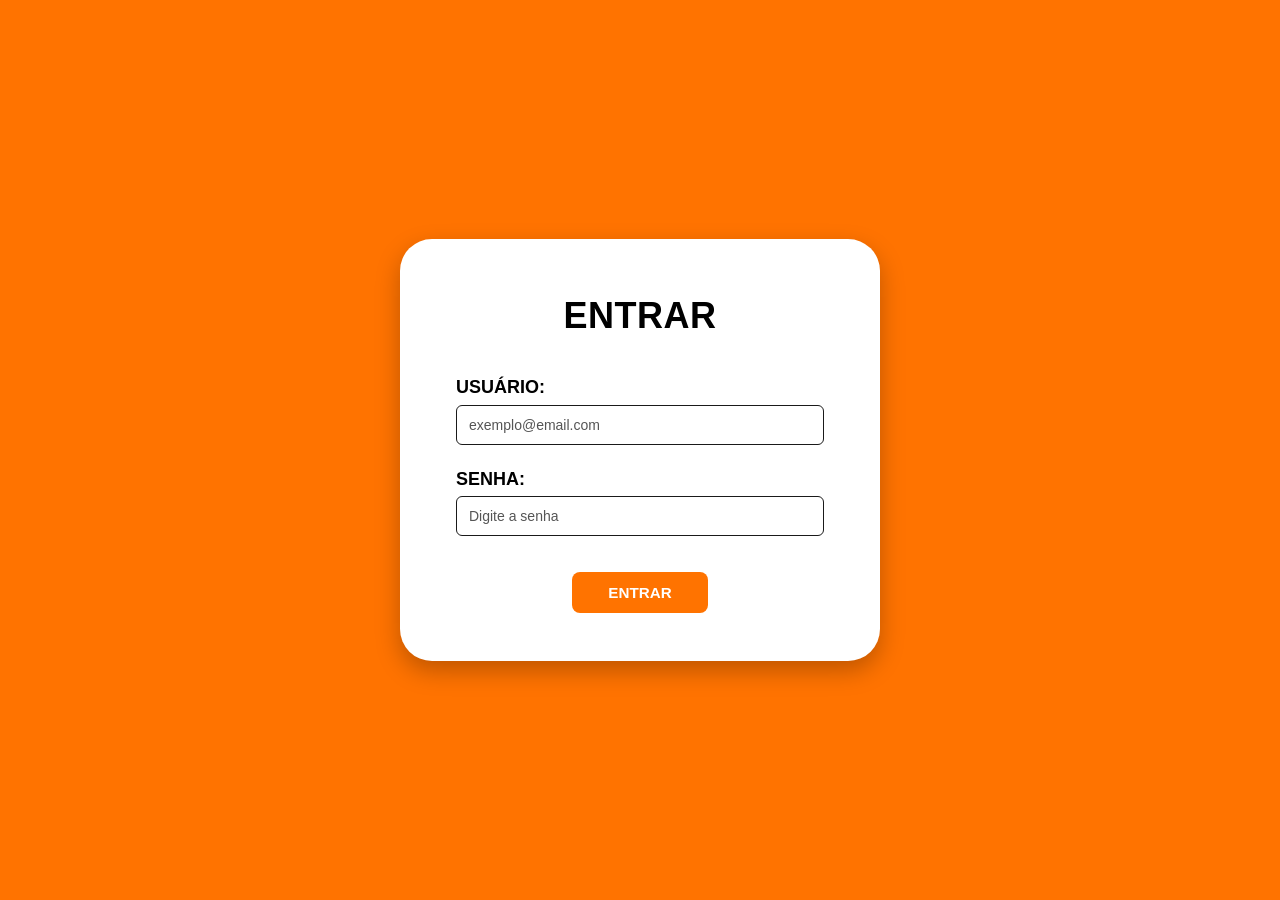
==== 403-Forbidden.html @ 12b35717 "Implementando interfaces da API de autenticação" ====
<!DOCTYPE html>
<html lang="pt-BR">
<head>
    <meta charset="UTF-8">
    <meta name="viewport" content="width=device-width, initial-scale=1.0">
    <title>Acesso Negado - Acrillservice</title>
    <link rel="stylesheet" href="./assets/css/sysadmin.css">
    <link rel="stylesheet" href="https://cdnjs.cloudflare.com/ajax/libs/font-awesome/6.5.1/css/all.min.css">
</head>
<body style="display: none;">
    <div class="app-container">
        <aside class="sidebar">
            <div class="sidebar-logo">
                <img src="./assets/img/logo.png" alt="Acrillservice" onerror="this.style.display='none'">
                <span class="logo-text">ACRILLSERVICE</span>
            </div>

            <nav class="sidebar-nav">
                <a href="http://localhost:8085/" class="nav-item">
                    <i class="fa-solid fa-house"></i> INÍCIO
                </a>
                <a href="http://localhost:8085/produtos" class="nav-item">
                    <i class="fa-solid fa-box"></i> PRODUTO
                </a>
                <a href="http://localhost:8085/vendas" class="nav-item">
                    <i class="fa-solid fa-cart-shopping"></i> VENDAS
                </a>
                <a href="http://localhost:8085/orcamentos" class="nav-item">
                    <i class="fa-solid fa-file-lines"></i> ORÇAMENTOS
                </a>
                <a href="http://localhost:8085/clientes" class="nav-item">
                    <i class="fa-solid fa-users"></i> CLIENTES
                </a>
                <a href="http://localhost:8085/avaliacoes" class="nav-item">
                    <i class="fa-solid fa-star"></i> AVALIAÇÕES
                </a>
                <a href="./index.html" class="nav-item" id="menu-sysadmin">
                    <i class="fa-solid fa-shield-halved"></i> SYSADMIN
                </a>
            </nav>

            <div class="sidebar-footer">
                <div id="user-logged-email" class="user-logged-info"></div>
                <button type="button" id="btn-logout" class="nav-item logout-btn">
                    <i class="fa-solid fa-right-from-bracket"></i> SAIR
                </button>
            </div>
        </aside>

        <main class="main-content">
            <header class="page-header">
                <h1>ACESSO RESTRITO</h1>
            </header>

            <section class="forbidden-container">
                <div class="forbidden-icon">
                    <i class="fa-solid fa-lock"></i>
                </div>
                <span class="forbidden-code">403</span>
                <h2 class="forbidden-title">Você não tem autorização para acessar esta tela</h2>
                <p class="forbidden-text">
                    Seu perfil de usuário não possui permissão para visualizar este módulo ou executar esta operação.
                    Utilize o menu lateral para navegar para uma área liberada ao seu perfil.
                </p>

                <div class="forbidden-actions">
                    <button type="button" id="btn-voltar" class="btn-secondary">VOLTAR</button>
                    <a href="http://localhost:8085/" class="btn-primary btn-link">
                        IR PARA O INÍCIO
                    </a>
                </div>
            </section>
        </main>
    </div>

    <script type="module" src="./assets/js/forbidden/main.js"></script>
</body>
</html>
---- assets/css/sysadmin.css ----
:root {
    --bg-main: #FFFFFF;
    --bg-sidebar: #FFFFFF;
    --bg-table-row-alt: #F8F9FA;
    --bg-table-row-hover: #F1F3F5;
    --bg-modal-overlay: rgba(13, 27, 42, 0.55);

    --brand-orange: #FF7300;
    --brand-orange-hover: #E06300;
    --brand-navy: #0D1B2A;
    --brand-navy-muted: #1E293B;

    --text-primary: #1A1A1A;
    --text-secondary: #555555;
    --text-muted: #888888;
    --text-inverse: #FFFFFF;

    --border-light: #E5E7EB;
    --border-input: #333333;
    --shadow-sidebar: 2px 0px 10px rgba(0, 0, 0, 0.06);
    --shadow-modal: 0px 15px 35px rgba(0, 0, 0, 0.25);

    --badge-active-bg: #2ECC71;
    --badge-inactive-bg: #D92626;
    --badge-role-bg: #EEF2F6;
    --badge-role-text: #0D1B2A;

    --btn-disabled-bg: #E0E0E0;
    --btn-disabled-text: #9E9E9E;
    --btn-edit-bg: #0D1B2A;
    --btn-edit-hover: #1B334D;
    --alert-error-bg: #FFEBEB;
    --alert-error-border: #FF4D4D;
    --alert-error-text: #D32F2F;
    --alert-success-bg: #E8F8F0;
    --alert-success-border: #2ECC71;
    --alert-success-text: #1E8449;

    --font-family: 'Inter', -apple-system, BlinkMacSystemFont, 'Segoe UI', Roboto, Helvetica, Arial, sans-serif;
    --font-size-title: 2.25rem;    
    --font-size-modal-title: 1.35rem;
    --font-size-nav: 0.85rem;      
    --font-size-th: 0.75rem;        
    --font-size-td: 0.875rem;       
    --font-size-btn: 0.78rem;       
    --font-size-badge: 0.7rem;     

    --sidebar-width: 220px;
    --radius-sm: 6px;
    --radius-md: 8px;
    --radius-lg: 14px;
    --radius-pill: 20px;
}

* {
    margin: 0;
    padding: 0;
    box-sizing: border-box;
    font-family: var(--font-family);
}

body {
    background-color: var(--bg-main);
    color: var(--text-primary);
    min-height: 100vh;
}

.app-container {
    display: flex;
    min-height: 100vh;
}

.sidebar {
    width: var(--sidebar-width);
    background-color: var(--bg-sidebar);
    box-shadow: var(--shadow-sidebar);
    display: flex;
    flex-direction: column;
    position: fixed;
    top: 0;
    left: 0;
    bottom: 0;
    z-index: 100;
}

.sidebar-logo {
    padding: 1.75rem 1.25rem;
    display: flex;
    flex-direction: column;
    align-items: center;
    justify-content: center;
    gap: 0.4rem;
}

.sidebar-logo img {
    max-width: 120px;
    height: auto;
}

.logo-text {
    font-size: 0.95rem;
    font-weight: 900;
    color: var(--brand-navy);
    letter-spacing: 0.8px;
}

.sidebar-nav {
    display: flex;
    flex-direction: column;
    margin-top: 0.5rem;
    flex: 1;
}

.nav-item {
    display: flex;
    align-items: center;
    gap: 0.85rem;
    padding: 1rem 1.5rem;
    text-decoration: none;
    color: var(--brand-navy);
    font-size: var(--font-size-nav);
    font-weight: 800;
    letter-spacing: 0.4px;
    transition: background-color 0.2s ease, color 0.2s ease;
    border: none;
    background: transparent;
    width: 100%;
    cursor: pointer;
    text-align: left;
}

.nav-item i {
    width: 18px;
    text-align: center;
    font-size: 1rem;
}

.nav-item:hover:not(.active) {
    background-color: var(--bg-table-row-hover);
}

.nav-item.active {
    background-color: var(--brand-orange);
    color: var(--text-inverse);
}

.sidebar-footer {
    padding: 1rem 0;
    border-top: 1px solid var(--border-light);
}

.logout-btn {
    color: var(--alert-error-text);
}

.logout-btn:hover {
    background-color: var(--alert-error-bg) !important;
}

.main-content {
    margin-left: var(--sidebar-width);
    flex: 1;
    padding: 2.5rem 3rem;
    width: calc(100% - var(--sidebar-width));
}

.page-header h1 {
    font-size: var(--font-size-title);
    font-weight: 900;
    color: var(--brand-navy);
    letter-spacing: 0.5px;
    margin-bottom: 1.5rem;
}

/* Alerta */
.alert {
    padding: 0.85rem 1.25rem;
    margin-bottom: 1.5rem;
    border-radius: var(--radius-sm);
    background-color: var(--alert-error-bg);
    border: 1px solid var(--alert-error-border);
    color: var(--alert-error-text);
    font-size: var(--font-size-td);
    font-weight: 600;
}

.alert.success {
    background-color: var(--alert-success-bg);
    border-color: var(--alert-success-border);
    color: var(--alert-success-text);
}

.toolbar {
    display: flex;
    justify-content: space-between;
    align-items: center;
    gap: 1rem;
    margin-bottom: 2.25rem;
    flex-wrap: wrap;
}

.toolbar-left {
    display: flex;
    align-items: center;
    gap: 1rem;
    flex-wrap: wrap;
}

.search-box {
    display: flex;
    align-items: center;
    border: 1.5px solid var(--border-input);
    border-radius: var(--radius-sm);
    height: 38px;
    width: 310px;
    overflow: hidden;
    background-color: var(--bg-main);
}

.search-icon {
    display: flex;
    align-items: center;
    justify-content: center;
    width: 38px;
    height: 100%;
    border-right: 1px solid var(--border-light);
    color: var(--text-primary);
    font-size: 0.9rem;
}

.search-box input {
    border: none;
    outline: none;
    padding: 0 0.75rem;
    width: 100%;
    font-size: 0.85rem;
    color: var(--text-primary);
}

.search-box input::placeholder {
    color: var(--text-muted);
}

.btn-primary {
    background-color: var(--brand-orange);
    color: var(--text-inverse);
    border: none;
    border-radius: var(--radius-sm);
    height: 38px;
    padding: 0 1.35rem;
    font-size: var(--font-size-btn);
    font-weight: 800;
    letter-spacing: 0.4px;
    text-transform: uppercase;
    cursor: pointer;
    transition: background-color 0.2s ease, transform 0.1s ease;
}

.btn-primary:hover {
    background-color: var(--brand-orange-hover);
}

.btn-primary:active {
    transform: scale(0.98);
}

.btn-secondary {
    background-color: var(--btn-disabled-bg);
    color: var(--text-primary);
    border: none;
    border-radius: var(--radius-sm);
    height: 38px;
    padding: 0 1.25rem;
    font-size: var(--font-size-btn);
    font-weight: 700;
    text-transform: uppercase;
    cursor: pointer;
    transition: background-color 0.2s ease;
}

.btn-secondary:hover {
    background-color: #D0D0D0;
}

.table-container {
    width: 100%;
    overflow-x: auto;
}

.data-table {
    width: 100%;
    border-collapse: collapse;
    text-align: left;
}

.data-table thead th {
    font-size: var(--font-size-th);
    font-weight: 800;
    color: var(--brand-navy);
    text-transform: uppercase;
    padding: 0.85rem 1rem;
    border-bottom: 1px solid var(--border-light);
    letter-spacing: 0.3px;
}

.data-table thead th.text-right {
    text-align: right;
}

.data-table tbody tr {
    border-bottom: 1px solid var(--border-light);
    transition: background-color 0.15s ease;
}

.data-table tbody tr:nth-child(even) {
    background-color: var(--bg-table-row-alt);
}

.data-table tbody tr:hover {
    background-color: var(--bg-table-row-hover);
}

.data-table tbody td {
    padding: 0.9rem 1rem;
    font-size: var(--font-size-td);
    color: var(--text-primary);
    vertical-align: middle;
}

.roles-cell {
    display: flex;
    flex-wrap: wrap;
    gap: 0.35rem;
}

.role-badge {
    background-color: var(--badge-role-bg);
    color: var(--badge-role-text);
    border: 1px solid var(--border-light);
    padding: 0.2rem 0.55rem;
    border-radius: var(--radius-sm);
    font-size: var(--font-size-badge);
    font-weight: 700;
}

.status-badge {
    display: inline-block;
    padding: 0.28rem 0.75rem;
    border-radius: var(--radius-sm);
    color: var(--text-inverse);
    font-size: var(--font-size-badge);
    font-weight: 800;
    text-transform: uppercase;
    letter-spacing: 0.4px;
}

.status-ativo {
    background-color: var(--badge-active-bg);
}

.status-inativo {
    background-color: var(--badge-inactive-bg);
}

.actions-cell {
    display: flex;
    justify-content: flex-end;
    align-items: center;
    gap: 0.5rem;
}

.btn-action {
    border: none;
    border-radius: var(--radius-sm);
    padding: 0.45rem 0.85rem;
    font-size: 0.72rem;
    font-weight: 800;
    text-transform: uppercase;
    cursor: pointer;
    transition: opacity 0.2s ease, background-color 0.2s ease;
}

.btn-permissions {
    background-color: var(--brand-navy);
    color: var(--text-inverse);
}

.btn-permissions:hover {
    background-color: var(--brand-navy-muted);
}

.btn-edit {
    background-color: var(--brand-orange);
    color: var(--text-inverse);
}

.btn-edit:hover {
    background-color: var(--brand-orange-hover);
}

.btn-toggle-status {
    background-color: var(--btn-disabled-bg);
    color: var(--text-secondary);
}

.btn-toggle-status:hover {
    background-color: var(--badge-inactive-bg);
    color: var(--text-inverse);
}

.btn-toggle-status.reativar:hover {
    background-color: var(--badge-active-bg);
    color: var(--text-inverse);
}

.modal-overlay {
    position: fixed;
    inset: 0;
    background-color: var(--bg-modal-overlay);
    display: flex;
    align-items: center;
    justify-content: center;
    z-index: 1000;
    padding: 1rem;
}

.modal-card {
    background-color: var(--bg-main);
    width: 100%;
    max-width: 480px;
    border-radius: var(--radius-lg);
    box-shadow: var(--shadow-modal);
    padding: 2rem;
    animation: modalFadeIn 0.2s ease;
}

@keyframes modalFadeIn {
    from {
        opacity: 0;
        transform: translateY(-10px);
    }
    to {
        opacity: 1;
        transform: translateY(0);
    }
}

.modal-header {
    display: flex;
    justify-content: space-between;
    align-items: center;
    margin-bottom: 1.5rem;
    padding-bottom: 0.75rem;
    border-bottom: 1px solid var(--border-light);
}

.modal-header h2 {
    font-size: var(--font-size-modal-title);
    font-weight: 900;
    color: var(--brand-navy);
}

.btn-close-modal {
    background: none;
    border: none;
    font-size: 1.6rem;
    line-height: 1;
    color: var(--text-muted);
    cursor: pointer;
}

.btn-close-modal:hover {
    color: var(--text-primary);
}

.modal-subtitle {
    font-size: 0.9rem;
    color: var(--text-secondary);
    margin-bottom: 1.25rem;
}

.form-group {
    display: flex;
    flex-direction: column;
    margin-bottom: 1.15rem;
}

.form-group label {
    font-size: 0.8rem;
    font-weight: 800;
    color: var(--brand-navy);
    margin-bottom: 0.35rem;
}

.form-group input {
    height: 40px;
    padding: 0 0.75rem;
    border: 1.5px solid var(--border-input);
    border-radius: var(--radius-sm);
    font-size: 0.9rem;
    outline: none;
}

.form-group input:focus {
    border-color: var(--brand-orange);
}

.help-text {
    font-size: 0.75rem;
    color: var(--text-muted);
    margin-top: 0.3rem;
}

.roles-list {
    display: flex;
    flex-direction: column;
    gap: 0.75rem;
    margin-bottom: 1.5rem;
}

.role-checkbox-item {
    display: flex;
    align-items: flex-start;
    gap: 0.65rem;
    padding: 0.75rem;
    border: 1px solid var(--border-light);
    border-radius: var(--radius-sm);
    cursor: pointer;
    transition: background-color 0.15s ease, border-color 0.15s ease;
}

.role-checkbox-item:hover {
    background-color: var(--bg-table-row-alt);
    border-color: var(--brand-orange);
}

.role-checkbox-item input[type="checkbox"] {
    margin-top: 0.2rem;
    accent-color: var(--brand-orange);
    width: 16px;
    height: 16px;
    cursor: pointer;
}

.role-checkbox-item span {
    font-size: 0.85rem;
    color: var(--text-primary);
    line-height: 1.35;
}

.modal-footer {
    display: flex;
    justify-content: flex-end;
    gap: 0.75rem;
    margin-top: 1.5rem;
    padding-top: 1rem;
    border-top: 1px solid var(--border-light);
}

.user-logged-info {
    padding: 0 1.5rem 0.65rem 1.5rem;
    font-size: 0.75rem;
    font-weight: 600;
    color: var(--text-muted);
    word-break: break-all;
}

.user-logged-info {
    padding: 0 1.5rem 0.65rem 1.5rem;
    font-size: 0.75rem;
    font-weight: 600;
    color: var(--text-muted);
    word-break: break-all;
}

.forbidden-container {
    display: flex;
    flex-direction: column;
    align-items: center;
    justify-content: center;
    text-align: center;
    min-height: calc(100vh - 170px);
    background-color: var(--bg-main);
    border: 1px solid var(--border-light);
    border-radius: var(--radius-lg);
    padding: 3rem 2rem;
    box-shadow: 0 4px 16px rgba(0, 0, 0, 0.04);
}

.forbidden-icon {
    width: 64px;
    height: 64px;
    border-radius: 50%;
    background-color: var(--alert-error-bg);
    color: var(--badge-inactive-bg);
    display: flex;
    align-items: center;
    justify-content: center;
    font-size: 1.75rem;
    margin-bottom: 1rem;
}

.forbidden-code {
    font-size: 4rem;
    font-weight: 900;
    color: var(--badge-inactive-bg);
    line-height: 1;
    margin-bottom: 0.75rem;
}

.forbidden-title {
    font-size: 1.45rem;
    font-weight: 800;
    color: var(--brand-navy);
    margin-bottom: 0.75rem;
}

.forbidden-text {
    max-width: 480px;
    color: var(--text-secondary);
    font-size: var(--font-size-td);
    margin-bottom: 2rem;
    line-height: 1.6;
}

.forbidden-actions {
    display: flex;
    align-items: center;
    justify-content: center;
    gap: 1rem;
}

.btn-link {
    display: inline-flex;
    align-items: center;
    justify-content: center;
    text-decoration: none;
}
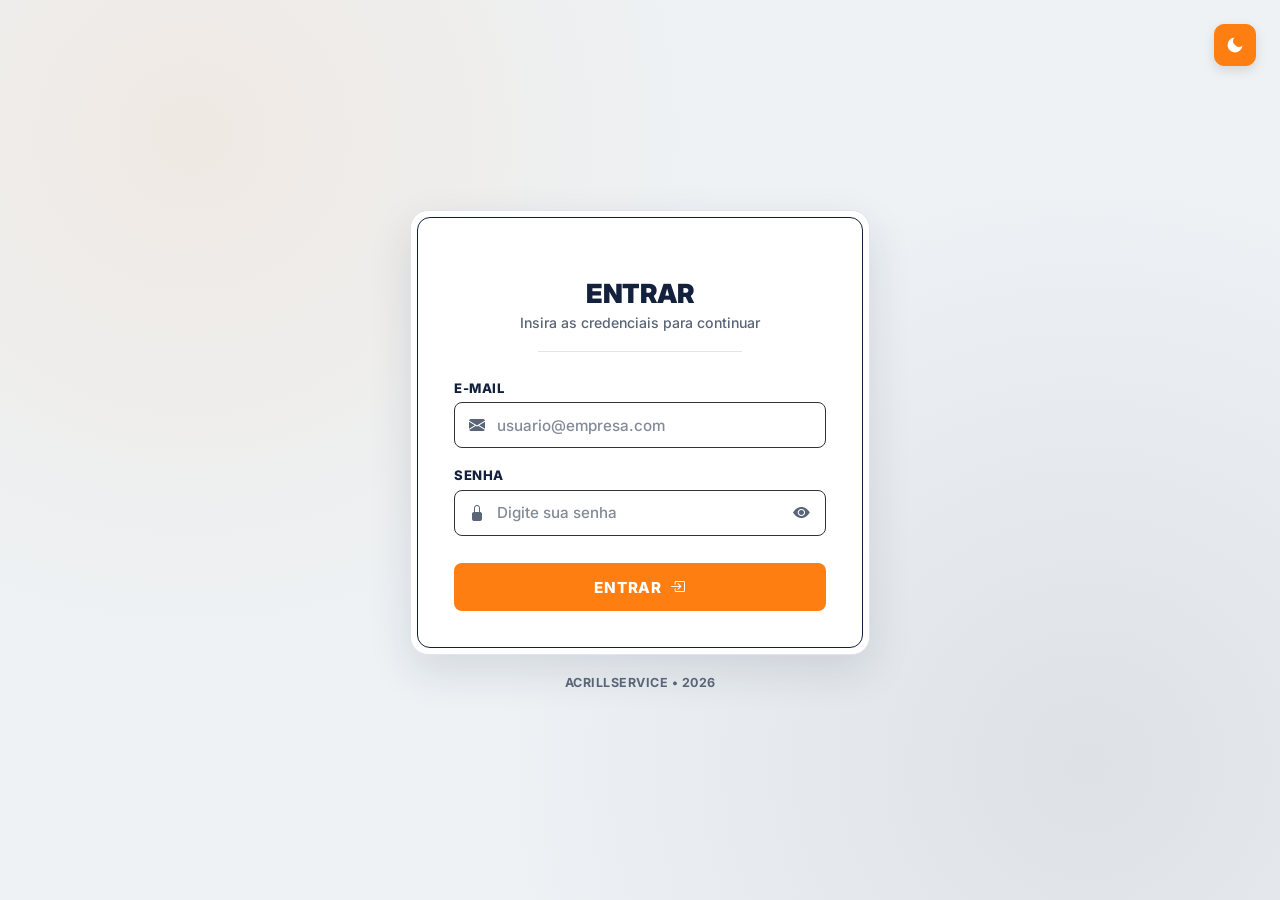
==== commit 0d27a08e: "redesign tela de login" ====
--- a/403-Forbidden.html
+++ b/403-Forbidden.html
@@ -3,76 +3,121 @@
 <head>
     <meta charset="UTF-8">
     <meta name="viewport" content="width=device-width, initial-scale=1.0">
-    <title>Acesso Negado - Acrillservice</title>
+    <title>Acesso Negado - AcrillService</title>
+
+    <script>
+        const savedTheme = localStorage.getItem('theme') || 'light';
+        document.documentElement.setAttribute('data-theme', savedTheme);
+    </script>
+
+    <link rel="preconnect" href="https://fonts.googleapis.com">
+    <link rel="preconnect" href="https://fonts.gstatic.com" crossorigin>
+    <link href="https://fonts.googleapis.com/css2?family=Inter:wght@300;400;600;700;800;900&display=swap" rel="stylesheet">
+
+    <link rel="stylesheet" href="https://cdn.jsdelivr.net/npm/bootstrap-icons@1.11.1/font/bootstrap-icons.css">
     <link rel="stylesheet" href="./assets/css/sysadmin.css">
-    <link rel="stylesheet" href="https://cdnjs.cloudflare.com/ajax/libs/font-awesome/6.5.1/css/all.min.css">
 </head>
 <body style="display: none;">
-    <div class="app-container">
-        <aside class="sidebar">
-            <div class="sidebar-logo">
-                <img src="./assets/img/logo.png" alt="Acrillservice" onerror="this.style.display='none'">
-                <span class="logo-text">ACRILLSERVICE</span>
+
+<div class="app-container">
+    <aside class="sidebar">
+        <div class="sidebar-logo">
+            <a href="http://localhost:8085/" class="logo-link">
+                <img src="./assets/images/acrillogo.svg" alt="Logo AcrillService"
+                     onerror="this.onerror=null; this.src='./assets/img/logo-acrillservice.png';">
+            </a>
+        </div>
+
+        <nav class="sidebar-nav">
+            <a href="http://localhost:8085/" class="nav-item">
+                <i class="bi bi-house-door-fill"></i>
+                <span>INÍCIO</span>
+            </a>
+            <a href="http://localhost:8085/produto" class="nav-item">
+                <i class="bi bi-box-seam-fill"></i>
+                <span>PRODUTOS</span>
+            </a>
+            <a href="http://localhost:8085/venda" class="nav-item">
+                <i class="bi bi-cart-fill"></i>
+                <span>VENDAS</span>
+            </a>
+            <a href="http://localhost:8085/orcamento" class="nav-item">
+                <i class="bi bi-file-earmark-text-fill"></i>
+                <span>ORÇAMENTOS</span>
+            </a>
+            <a href="http://localhost:8085/cliente" class="nav-item">
+                <i class="bi bi-people-fill"></i>
+                <span>CLIENTES</span>
+            </a>
+            <a href="http://localhost:8085/avaliacao" class="nav-item">
+                <i class="bi bi-star-fill"></i>
+                <span>AVALIAÇÕES</span>
+            </a>
+            <a href="http://localhost:5500/report-service-interface/index.html" rel="noreferrer" class="nav-item" id="menu-relatorios">
+                <i class="bi bi-bar-chart-line-fill"></i>
+                <span>RELATÓRIOS</span>
+            </a>
+            <a href="./index.html" class="nav-item" id="menu-sysadmin">
+                <i class="bi bi-shield-lock-fill"></i>
+                <span>SYSADMIN</span>
+            </a>
+        </nav>
+
+        <div class="user-profile-widget">
+            <div class="user-info-row">
+                <div class="user-avatar">
+                    <span id="sidebar-user-avatar">U</span>
+                </div>
+                <div class="user-details">
+                    <span class="user-email" id="sidebar-user-email" title="Carregando...">Carregando...</span>
+                    <span class="user-role" id="sidebar-user-role">USUÁRIO</span>
+                </div>
             </div>
 
-            <nav class="sidebar-nav">
-                <a href="http://localhost:8085/" class="nav-item">
-                    <i class="fa-solid fa-house"></i> INÍCIO
+            <div class="user-actions-row">
+                <button type="button" id="theme-toggle" class="btn-theme" title="Alternar Tema" aria-label="Alternar Tema">
+                    <svg id="icon-moon" xmlns="http://www.w3.org/2000/svg" width="20" height="20" viewBox="0 0 24 24" fill="currentColor">
+                        <path d="M21 12.79A9 9 0 1 1 11.21 3 7 7 0 0 0 21 12.79z"/>
+                    </svg>
+                    <svg id="icon-sun" xmlns="http://www.w3.org/2000/svg" width="20" height="20" viewBox="0 0 24 24" fill="none" stroke="currentColor" stroke-width="2" stroke-linecap="round" stroke-linejoin="round" style="display: none;">
+                        <circle cx="12" cy="12" r="5"/><line x1="12" y1="1" x2="12" y2="3"/><line x1="12" y1="21" x2="12" y2="23"/><line x1="4.22" y1="4.22" x2="5.64" y2="5.64"/><line x1="18.36" y1="18.36" x2="19.78" y2="19.78"/><line x1="1" y1="12" x2="3" y2="12"/><line x1="21" y1="12" x2="23" y2="12"/><line x1="4.22" y1="19.78" x2="5.64" y2="18.36"/><line x1="18.36" y1="5.64" x2="19.78" y2="4.22"/>
+                    </svg>
+                </button>
+
+                <button type="button" id="btn-logout" class="btn-logout">SAIR</button>
+            </div>
+        </div>
+    </aside>
+
+    <main class="main-content" style="display: flex; flex-direction: column;">
+        <header class="page-header" style="margin-bottom: 1.5rem;">
+            <h1 class="page-title">ACESSO RESTRITO</h1>
+        </header>
+
+        <section class="forbidden-container" style="min-height: auto; flex: 1;">
+            <div class="forbidden-icon">
+                <i class="bi bi-shield-lock-fill"></i>
+            </div>
+            <span class="forbidden-code">403</span>
+            <h2 class="forbidden-title">Você não tem autorização para acessar esta tela</h2>
+            <p class="forbidden-text">
+                Seu perfil de usuário não possui permissão para visualizar este módulo ou executar esta operação.
+                Utilize o menu lateral ou os botões abaixo para retornar a uma área liberada ao seu perfil.
+            </p>
+
+            <div style="display: flex; align-items: center; justify-content: center; gap: 1rem; flex-wrap: wrap;">
+                <button type="button" id="btn-voltar" class="btn-outline-cancel" style="padding: 11px 28px; font-size: 0.9rem;">
+                    VOLTAR
+                </button>
+                <a href="http://localhost:8085/" class="btn-orange" style="text-decoration: none; padding: 13px 28px; font-size: 0.9rem; display: inline-flex; align-items: center; gap: 0.5rem;">
+                    <i class="bi bi-house-door-fill"></i>
+                    <span>IR PARA O INÍCIO</span>
                 </a>
-                <a href="http://localhost:8085/produtos" class="nav-item">
-                    <i class="fa-solid fa-box"></i> PRODUTO
-                </a>
-                <a href="http://localhost:8085/vendas" class="nav-item">
-                    <i class="fa-solid fa-cart-shopping"></i> VENDAS
-                </a>
-                <a href="http://localhost:8085/orcamentos" class="nav-item">
-                    <i class="fa-solid fa-file-lines"></i> ORÇAMENTOS
-                </a>
-                <a href="http://localhost:8085/clientes" class="nav-item">
-                    <i class="fa-solid fa-users"></i> CLIENTES
-                </a>
-                <a href="http://localhost:8085/avaliacoes" class="nav-item">
-                    <i class="fa-solid fa-star"></i> AVALIAÇÕES
-                </a>
-                <a href="./index.html" class="nav-item" id="menu-sysadmin">
-                    <i class="fa-solid fa-shield-halved"></i> SYSADMIN
-                </a>
-            </nav>
+            </div>
+        </section>
+    </main>
+</div>
 
-            <div class="sidebar-footer">
-                <div id="user-logged-email" class="user-logged-info"></div>
-                <button type="button" id="btn-logout" class="nav-item logout-btn">
-                    <i class="fa-solid fa-right-from-bracket"></i> SAIR
-                </button>
-            </div>
-        </aside>
-
-        <main class="main-content">
-            <header class="page-header">
-                <h1>ACESSO RESTRITO</h1>
-            </header>
-
-            <section class="forbidden-container">
-                <div class="forbidden-icon">
-                    <i class="fa-solid fa-lock"></i>
-                </div>
-                <span class="forbidden-code">403</span>
-                <h2 class="forbidden-title">Você não tem autorização para acessar esta tela</h2>
-                <p class="forbidden-text">
-                    Seu perfil de usuário não possui permissão para visualizar este módulo ou executar esta operação.
-                    Utilize o menu lateral para navegar para uma área liberada ao seu perfil.
-                </p>
-
-                <div class="forbidden-actions">
-                    <button type="button" id="btn-voltar" class="btn-secondary">VOLTAR</button>
-                    <a href="http://localhost:8085/" class="btn-primary btn-link">
-                        IR PARA O INÍCIO
-                    </a>
-                </div>
-            </section>
-        </main>
-    </div>
-
-    <script type="module" src="./assets/js/forbidden/main.js"></script>
+<script type="module" src="./assets/js/forbidden/main.js"></script>
 </body>
 </html>
--- a/assets/css/sysadmin.css
+++ b/assets/css/sysadmin.css
@@ -1,127 +1,177 @@
 :root {
-    --bg-main: #FFFFFF;
-    --bg-sidebar: #FFFFFF;
-    --bg-table-row-alt: #F8F9FA;
-    --bg-table-row-hover: #F1F3F5;
-    --bg-modal-overlay: rgba(13, 27, 42, 0.55);
-
-    --brand-orange: #FF7300;
-    --brand-orange-hover: #E06300;
-    --brand-navy: #0D1B2A;
-    --brand-navy-muted: #1E293B;
-
-    --text-primary: #1A1A1A;
-    --text-secondary: #555555;
-    --text-muted: #888888;
-    --text-inverse: #FFFFFF;
-
-    --border-light: #E5E7EB;
-    --border-input: #333333;
-    --shadow-sidebar: 2px 0px 10px rgba(0, 0, 0, 0.06);
-    --shadow-modal: 0px 15px 35px rgba(0, 0, 0, 0.25);
-
-    --badge-active-bg: #2ECC71;
-    --badge-inactive-bg: #D92626;
-    --badge-role-bg: #EEF2F6;
-    --badge-role-text: #0D1B2A;
-
-    --btn-disabled-bg: #E0E0E0;
-    --btn-disabled-text: #9E9E9E;
-    --btn-edit-bg: #0D1B2A;
-    --btn-edit-hover: #1B334D;
-    --alert-error-bg: #FFEBEB;
-    --alert-error-border: #FF4D4D;
-    --alert-error-text: #D32F2F;
-    --alert-success-bg: #E8F8F0;
-    --alert-success-border: #2ECC71;
-    --alert-success-text: #1E8449;
-
-    --font-family: 'Inter', -apple-system, BlinkMacSystemFont, 'Segoe UI', Roboto, Helvetica, Arial, sans-serif;
-    --font-size-title: 2.25rem;    
-    --font-size-modal-title: 1.35rem;
-    --font-size-nav: 0.85rem;      
-    --font-size-th: 0.75rem;        
-    --font-size-td: 0.875rem;       
-    --font-size-btn: 0.78rem;       
-    --font-size-badge: 0.7rem;     
-
-    --sidebar-width: 220px;
-    --radius-sm: 6px;
-    --radius-md: 8px;
-    --radius-lg: 14px;
-    --radius-pill: 20px;
+    --bg-outer: #eef2f5;
+    --bg-sidebar: #ffffff;
+    --bg-surface: #ffffff;
+    --bg-subtle: #f5f7fa;
+    --bg-subtle-hover: #ebeff5;
+    --bg-modal-overlay: rgba(20, 33, 61, 0.55);
+
+    --border-color: #e0e4ec;
+    --border-sidebar: #d1d5db;
+    --input-bg: #ffffff;
+    --input-border: #333333;
+
+    --text-primary: #14213d;
+    --text-secondary: #393939;
+    --text-muted: #5a6577;
+
+    --brand-orange: #ff7e12;
+    --brand-orange-hover: #e06500;
+    --brand-orange-modal: #ff9433;
+    --brand-orange-text: #ffffff;
+    --brand-navy: #14213d;
+    --active-border: #14213d;
+    --nav-hover: #fff4eb;
+    --shadow-main: 0 12px 40px rgba(20, 33, 61, 0.08);
+
+    /* Widget de Perfil (Tema Claro) */
+    --avatar-bg: #14213d;
+    --avatar-text: #ffffff;
+    --theme-btn-bg: #ff7e12;
+    --theme-btn-border: #ff7e12;
+    --theme-btn-icon: #ffffff;
+
+    /* Badges */
+    --badge-active-bg: #10b981;
+    --badge-warning-bg: #f59e0b;
+    --badge-inactive-bg: #ef4444;
+
+    --font-family: 'Inter', sans-serif;
+    --sidebar-width: 228px;
+}
+
+/* =========================================================
+   TEMA ESCURO (IDÊNTICO AO MONOLITO)
+   ========================================================= */
+[data-theme="dark"] {
+    --bg-outer: #05080f;
+    --bg-sidebar: #090e1a;
+    --bg-surface: #0e1525;
+    --bg-subtle: #151f34;
+    --bg-subtle-hover: #1c2944;
+    --bg-modal-overlay: rgba(2, 6, 16, 0.78);
+
+    --border-color: #1f2c47;
+    --border-sidebar: #1a253c;
+    --input-bg: #090e1a;
+    --input-border: #263554;
+
+    --text-primary: #f8fafc;
+    --text-secondary: #cbd5e1;
+    --text-muted: #8b9bb4;
+
+    --brand-orange: #ff7e12;
+    --brand-orange-hover: #ff9438;
+    --brand-orange-text: #f8fafc;
+    --active-border: #f8fafc;
+    --nav-hover: rgba(255, 126, 18, 0.12);
+    --shadow-main: 0 16px 48px rgba(0, 0, 0, 0.8);
+
+    --avatar-bg: #f8fafc;
+    --avatar-text: #090e1a;
+    --theme-btn-bg: rgba(255, 126, 18, 0.12);
+    --theme-btn-border: #ff7e12;
+    --theme-btn-icon: #ff9438;
 }
 
 * {
     margin: 0;
     padding: 0;
     box-sizing: border-box;
-    font-family: var(--font-family);
+    font-family: 'Inter', sans-serif;
 }
 
 body {
-    background-color: var(--bg-main);
-    color: var(--text-primary);
-    min-height: 100vh;
-}
-
+    font-family: 'Inter', sans-serif;
+    background-color: var(--bg-outer);
+    color: var(--text-primary);
+    padding: 5px;
+    height: 100vh;
+    margin: 0;
+    box-sizing: border-box;
+    overflow: hidden;
+    transition: background-color 0.2s ease, color 0.2s ease;
+}
+
+/* Moldura principal arredondada do monolito */
 .app-container {
     display: flex;
-    min-height: 100vh;
+    height: 100%;
+    border-radius: 20px;
+    overflow: hidden;
+    box-shadow: var(--shadow-main);
+    background-color: var(--bg-surface);
+    border: 1px solid var(--border-color);
+    transition: background-color 0.2s ease, border-color 0.2s ease;
 }
 
 .sidebar {
-    width: var(--sidebar-width);
+    width: 228px;
+    height: 100%;
+    position: sticky;
     background-color: var(--bg-sidebar);
-    box-shadow: var(--shadow-sidebar);
+    border-right: 1px solid var(--border-sidebar);
+    box-shadow: 2px 0px 10px rgba(0, 0, 0, 0.25);
+    z-index: 10;
     display: flex;
     flex-direction: column;
-    position: fixed;
-    top: 0;
-    left: 0;
-    bottom: 0;
-    z-index: 100;
+    flex-shrink: 0;
+    overflow-y: auto;
+    overflow-x: hidden;
+    scrollbar-width: none;
+    transition: background-color 0.2s ease, border-color 0.2s ease;
+}
+
+.sidebar::-webkit-scrollbar {
+    display: none;
 }
 
 .sidebar-logo {
-    padding: 1.75rem 1.25rem;
+    display: flex;
+    justify-content: center;
+    align-items: center;
+    padding-top: 24px;
+    padding-bottom: 24px;
+    margin-bottom: 8px;
+    width: 100%;
+}
+
+.logo-link {
+    display: flex;
+    align-items: center;
+    justify-content: center;
+    width: 100%;
+}
+
+.sidebar-logo img {
+    max-height: 120px;
+    max-width: 120px;
+    width: auto;
+    height: auto;
+    object-fit: contain;
+    transition: filter 0.2s ease;
+}
+
+[data-theme="dark"] .sidebar-logo img {
+    filter: brightness(0) invert(1);
+}
+
+.sidebar-nav {
     display: flex;
     flex-direction: column;
-    align-items: center;
-    justify-content: center;
-    gap: 0.4rem;
-}
-
-.sidebar-logo img {
-    max-width: 120px;
-    height: auto;
-}
-
-.logo-text {
-    font-size: 0.95rem;
-    font-weight: 900;
-    color: var(--brand-navy);
+}
+
+.nav-item {
+    display: flex;
+    align-items: center;
+    padding: 16px 24px;
+    color: var(--text-secondary);
+    text-decoration: none;
+    font-weight: 800;
+    font-size: 13px;
     letter-spacing: 0.8px;
-}
-
-.sidebar-nav {
-    display: flex;
-    flex-direction: column;
-    margin-top: 0.5rem;
-    flex: 1;
-}
-
-.nav-item {
-    display: flex;
-    align-items: center;
-    gap: 0.85rem;
-    padding: 1rem 1.5rem;
-    text-decoration: none;
-    color: var(--brand-navy);
-    font-size: var(--font-size-nav);
-    font-weight: 800;
-    letter-spacing: 0.4px;
-    transition: background-color 0.2s ease, color 0.2s ease;
+    text-transform: uppercase;
+    transition: background-color 0.2s ease-in-out, color 0.2s ease-in-out;
     border: none;
     background: transparent;
     width: 100%;
@@ -130,161 +180,241 @@
 }
 
 .nav-item i {
-    width: 18px;
-    text-align: center;
-    font-size: 1rem;
+    font-size: 20px;
+    margin-right: 10px;
+    color: var(--text-muted);
+    line-height: 1;
+    transition: color 0.2s ease-in-out;
 }
 
 .nav-item:hover:not(.active) {
-    background-color: var(--bg-table-row-hover);
+    background-color: var(--nav-hover);
+    color: var(--text-primary);
+}
+
+.nav-item:hover:not(.active) i {
+    color: var(--brand-orange);
 }
 
 .nav-item.active {
     background-color: var(--brand-orange);
-    color: var(--text-inverse);
-}
-
-.sidebar-footer {
-    padding: 1rem 0;
-    border-top: 1px solid var(--border-light);
-}
-
-.logout-btn {
-    color: var(--alert-error-text);
-}
-
-.logout-btn:hover {
-    background-color: var(--alert-error-bg) !important;
-}
-
-.main-content {
-    margin-left: var(--sidebar-width);
+    border-bottom: 3px solid var(--active-border);
+    color: var(--brand-orange-text);
+    font-weight: 900;
+}
+
+.nav-item.active i {
+    color: var(--brand-orange-text) !important;
+}
+
+
+.user-profile-widget {
+    margin-top: auto;
+    padding: 12px 14px;
+    border-top: 1px solid var(--border-color);
+    background-color: var(--bg-sidebar);
+    display: flex;
+    flex-direction: column;
+    gap: 10px;
+    flex-shrink: 0;
+    transition: background-color 0.2s ease, border-color 0.2s ease;
+}
+
+.user-info-row {
+    display: flex;
+    align-items: center;
+    gap: 10px;
+}
+
+.user-avatar {
+    width: 38px;
+    height: 38px;
+    border-radius: 50%;
+    background-color: var(--avatar-bg);
+    color: var(--avatar-text);
+    display: flex;
+    align-items: center;
+    justify-content: center;
+    font-weight: 800;
+    font-size: 1rem;
+    flex-shrink: 0;
+    overflow: hidden;
+    transition: background-color 0.2s ease, color 0.2s ease;
+}
+
+.user-details {
+    display: flex;
+    flex-direction: column;
+    min-width: 0;
+}
+
+.user-email {
+    font-weight: 800;
+    font-size: 0.8rem;
+    color: var(--text-primary);
+    white-space: nowrap;
+    overflow: hidden;
+    text-overflow: ellipsis;
+}
+
+.user-role {
+    font-size: 0.7rem;
+    font-weight: 600;
+    color: var(--text-muted);
+    text-transform: uppercase;
+    letter-spacing: 0.4px;
+}
+
+.user-actions-row {
+    display: flex;
+    align-items: center;
+    gap: 8px;
+}
+
+.btn-theme {
     flex: 1;
-    padding: 2.5rem 3rem;
-    width: calc(100% - var(--sidebar-width));
-}
-
-.page-header h1 {
-    font-size: var(--font-size-title);
-    font-weight: 900;
-    color: var(--brand-navy);
+    height: 32px;
+    border-radius: 6px;
+    background-color: var(--theme-btn-bg);
+    border: 1.5px solid var(--theme-btn-border);
+    color: var(--theme-btn-icon);
+    display: flex;
+    align-items: center;
+    justify-content: center;
+    cursor: pointer;
+    transition: all 0.2s ease;
+}
+
+.btn-theme:hover {
+    background-color: var(--brand-orange);
+    color: var(--brand-orange-text);
+}
+
+.btn-logout {
+    flex: 1;
+    height: 32px;
+    border-radius: 6px;
+    background-color: var(--brand-orange);
+    border: none;
+    color: var(--brand-orange-text);
+    font-weight: 800;
+    font-size: 0.78rem;
     letter-spacing: 0.5px;
-    margin-bottom: 1.5rem;
-}
-
-/* Alerta */
-.alert {
-    padding: 0.85rem 1.25rem;
-    margin-bottom: 1.5rem;
-    border-radius: var(--radius-sm);
-    background-color: var(--alert-error-bg);
-    border: 1px solid var(--alert-error-border);
-    color: var(--alert-error-text);
-    font-size: var(--font-size-td);
-    font-weight: 600;
-}
-
-.alert.success {
-    background-color: var(--alert-success-bg);
-    border-color: var(--alert-success-border);
-    color: var(--alert-success-text);
-}
-
-.toolbar {
-    display: flex;
-    justify-content: space-between;
-    align-items: center;
-    gap: 1rem;
-    margin-bottom: 2.25rem;
-    flex-wrap: wrap;
-}
-
-.toolbar-left {
-    display: flex;
-    align-items: center;
-    gap: 1rem;
-    flex-wrap: wrap;
-}
-
-.search-box {
-    display: flex;
-    align-items: center;
-    border: 1.5px solid var(--border-input);
-    border-radius: var(--radius-sm);
-    height: 38px;
-    width: 310px;
-    overflow: hidden;
-    background-color: var(--bg-main);
-}
-
-.search-icon {
-    display: flex;
-    align-items: center;
-    justify-content: center;
-    width: 38px;
-    height: 100%;
-    border-right: 1px solid var(--border-light);
-    color: var(--text-primary);
-    font-size: 0.9rem;
-}
-
-.search-box input {
-    border: none;
-    outline: none;
-    padding: 0 0.75rem;
-    width: 100%;
-    font-size: 0.85rem;
-    color: var(--text-primary);
-}
-
-.search-box input::placeholder {
-    color: var(--text-muted);
-}
-
-.btn-primary {
-    background-color: var(--brand-orange);
-    color: var(--text-inverse);
-    border: none;
-    border-radius: var(--radius-sm);
-    height: 38px;
-    padding: 0 1.35rem;
-    font-size: var(--font-size-btn);
-    font-weight: 800;
-    letter-spacing: 0.4px;
-    text-transform: uppercase;
-    cursor: pointer;
-    transition: background-color 0.2s ease, transform 0.1s ease;
-}
-
-.btn-primary:hover {
-    background-color: var(--brand-orange-hover);
-}
-
-.btn-primary:active {
-    transform: scale(0.98);
-}
-
-.btn-secondary {
-    background-color: var(--btn-disabled-bg);
-    color: var(--text-primary);
-    border: none;
-    border-radius: var(--radius-sm);
-    height: 38px;
-    padding: 0 1.25rem;
-    font-size: var(--font-size-btn);
-    font-weight: 700;
     text-transform: uppercase;
     cursor: pointer;
     transition: background-color 0.2s ease;
 }
 
-.btn-secondary:hover {
-    background-color: #D0D0D0;
-}
+.btn-logout:hover {
+    background-color: var(--brand-orange-hover);
+}
+
+.main-content {
+    background-color: var(--bg-surface);
+    color: var(--text-primary);
+    height: 100%;
+    flex-grow: 1;
+    padding: 3rem;
+    overflow-y: auto;
+    transition: background-color 0.2s ease, color 0.2s ease;
+}
+
+.page-header {
+    margin-bottom: 0.5rem;
+}
+
+.page-title {
+    font-size: 3rem;
+    font-weight: 900;
+    color: var(--text-primary);
+    letter-spacing: -1px;
+    line-height: 1.2;
+    margin: 0;
+    text-transform: uppercase;
+}
+
+.alert {
+    position: fixed;
+    top: 0;
+    right: 0;
+    margin: 1.5rem;
+    padding: 1rem 1.25rem;
+    border-radius: 10px;
+    background-color: #f8d7da;
+    border-left: 5px solid #dc3535;
+    color: #14213d;
+    font-size: 0.95rem;
+    font-weight: 700;
+    box-shadow: 0 1rem 3rem rgba(0, 0, 0, 0.175);
+    z-index: 1050;
+    min-width: 320px;
+    max-width: 500px;
+}
+
+.alert-content {
+    display: flex;
+    align-items: center;
+    gap: 0.65rem;
+}
+
+.alert-icon {
+    font-size: 1.4rem;
+}
+
+.alert.success {
+    background-color: #d1e7dd;
+    border-left-color: #198754;
+    color: #0f5132;
+}
+
+[data-theme="dark"] .alert {
+    background-color: #2b1218;
+    color: #fecdd3;
+}
+
+[data-theme="dark"] .alert.success {
+    background-color: #0f291e;
+    color: #a7f3d0;
+}
+
+.toolbar {
+    display: flex;
+    justify-content: space-between;
+    align-items: center;
+    gap: 1rem;
+    margin-bottom: 1.5rem;
+    flex-wrap: wrap;
+}
+
+.toolbar-left {
+    display: flex;
+    align-items: center;
+    gap: 1rem;
+}
+
+.btn-orange {
+    background-color: var(--brand-orange);
+    color: var(--brand-orange-text);
+    font-weight: 800;
+    font-size: 0.85rem;
+    padding: 10px 20px;
+    border: none;
+    border-radius: 8px;
+    text-transform: uppercase;
+    cursor: pointer;
+    transition: background-color 0.2s ease;
+}
+
+.btn-orange:hover {
+    background-color: var(--brand-orange-hover);
+    color: var(--brand-orange-text);
+}
+
 
 .table-container {
     width: 100%;
     overflow-x: auto;
+    margin-top: 20px;
 }
 
 .data-table {
@@ -294,13 +424,13 @@
 }
 
 .data-table thead th {
-    font-size: var(--font-size-th);
-    font-weight: 800;
-    color: var(--brand-navy);
-    text-transform: uppercase;
-    padding: 0.85rem 1rem;
-    border-bottom: 1px solid var(--border-light);
-    letter-spacing: 0.3px;
+    border-bottom: 2px solid var(--border-color);
+    color: var(--text-muted);
+    font-weight: 700;
+    text-transform: uppercase;
+    font-size: 0.8rem;
+    letter-spacing: 0.5px;
+    padding: 12px;
 }
 
 .data-table thead th.text-right {
@@ -308,50 +438,58 @@
 }
 
 .data-table tbody tr {
-    border-bottom: 1px solid var(--border-light);
-    transition: background-color 0.15s ease;
-}
-
-.data-table tbody tr:nth-child(even) {
-    background-color: var(--bg-table-row-alt);
-}
-
-.data-table tbody tr:hover {
-    background-color: var(--bg-table-row-hover);
+    transition: background-color 0.2s;
+}
+
+.data-table tbody tr:hover td {
+    background-color: var(--bg-subtle-hover);
 }
 
 .data-table tbody td {
-    padding: 0.9rem 1rem;
-    font-size: var(--font-size-td);
-    color: var(--text-primary);
     vertical-align: middle;
+    background-color: var(--bg-subtle);
+    border-bottom: 6px solid var(--bg-surface);
+    padding: 12px;
+    font-weight: 400;
+    font-size: 0.95rem;
+    color: var(--text-primary);
+    transition: background-color 0.2s ease, border-color 0.2s ease, color 0.2s ease;
+}
+
+.data-table tbody td.actions-cell {
+    display: table-cell;
+    text-align: right;
+    white-space: nowrap;
+}
+
+.data-table tbody td.actions-cell .btn-action + .btn-action {
+    margin-left: 0.5rem;
 }
 
 .roles-cell {
     display: flex;
     flex-wrap: wrap;
-    gap: 0.35rem;
+    gap: 0.4rem;
 }
 
 .role-badge {
-    background-color: var(--badge-role-bg);
-    color: var(--badge-role-text);
-    border: 1px solid var(--border-light);
-    padding: 0.2rem 0.55rem;
-    border-radius: var(--radius-sm);
-    font-size: var(--font-size-badge);
+    background-color: var(--bg-surface);
+    color: var(--text-primary);
+    border: 1.5px solid var(--border-color);
+    padding: 0.25rem 0.6rem;
+    border-radius: 6px;
+    font-size: 0.78rem;
     font-weight: 700;
 }
 
 .status-badge {
     display: inline-block;
-    padding: 0.28rem 0.75rem;
-    border-radius: var(--radius-sm);
-    color: var(--text-inverse);
-    font-size: var(--font-size-badge);
-    font-weight: 800;
-    text-transform: uppercase;
-    letter-spacing: 0.4px;
+    padding: 0.4em 0.65em;
+    border-radius: 6px;
+    color: #ffffff;
+    font-size: 0.78rem;
+    font-weight: 700;
+    text-transform: uppercase;
 }
 
 .status-ativo {
@@ -370,47 +508,57 @@
 }
 
 .btn-action {
-    border: none;
-    border-radius: var(--radius-sm);
-    padding: 0.45rem 0.85rem;
-    font-size: 0.72rem;
-    font-weight: 800;
+    border-radius: 8px;
+    padding: 5px 12px;
+    font-size: 0.82rem;
+    font-weight: 700;
     text-transform: uppercase;
     cursor: pointer;
-    transition: opacity 0.2s ease, background-color 0.2s ease;
+    transition: all 0.2s ease;
 }
 
 .btn-permissions {
-    background-color: var(--brand-navy);
-    color: var(--text-inverse);
+    background-color: #14213d;
+    color: #ffffff;
+    border: 1.8px solid #14213d;
 }
 
 .btn-permissions:hover {
-    background-color: var(--brand-navy-muted);
+    background-color: transparent;
+    color: var(--text-primary);
 }
 
 .btn-edit {
     background-color: var(--brand-orange);
-    color: var(--text-inverse);
+    color: var(--brand-orange-text);
+    border: 1.8px solid var(--brand-orange);
 }
 
 .btn-edit:hover {
     background-color: var(--brand-orange-hover);
+    border-color: var(--brand-orange-hover);
 }
 
 .btn-toggle-status {
-    background-color: var(--btn-disabled-bg);
-    color: var(--text-secondary);
+    background-color: transparent;
+    color: var(--brand-orange);
+    border: 1.8px solid var(--brand-orange);
 }
 
 .btn-toggle-status:hover {
-    background-color: var(--badge-inactive-bg);
-    color: var(--text-inverse);
+    background-color: var(--brand-orange);
+    color: var(--brand-orange-text);
+}
+
+.btn-toggle-status.reativar {
+    background-color: transparent;
+    color: var(--badge-active-bg);
+    border: 1.8px solid var(--badge-active-bg);
 }
 
 .btn-toggle-status.reativar:hover {
     background-color: var(--badge-active-bg);
-    color: var(--text-inverse);
+    color: #ffffff;
 }
 
 .modal-overlay {
@@ -420,18 +568,32 @@
     display: flex;
     align-items: center;
     justify-content: center;
-    z-index: 1000;
+    z-index: 1050;
     padding: 1rem;
 }
 
 .modal-card {
-    background-color: var(--bg-main);
+    background-color: var(--bg-surface);
     width: 100%;
-    max-width: 480px;
-    border-radius: var(--radius-lg);
-    box-shadow: var(--shadow-modal);
-    padding: 2rem;
+    max-width: 600px;
+    border-radius: 16px;
+    padding: 6px;
+    box-shadow: 0 1rem 3rem rgba(0, 0, 0, 0.35);
     animation: modalFadeIn 0.2s ease;
+}
+
+[data-theme="dark"] .modal-card {
+    background-color: #11192b;
+}
+
+.modal-inner-border {
+    border: 1.6px solid #14213d;
+    border-radius: 12px;
+    padding: 1.5rem 2.5rem 2.5rem 2.5rem;
+}
+
+[data-theme="dark"] .modal-inner-border {
+    border-color: #ffffff;
 }
 
 @keyframes modalFadeIn {
@@ -445,134 +607,153 @@
     }
 }
 
-.modal-header {
-    display: flex;
-    justify-content: space-between;
-    align-items: center;
-    margin-bottom: 1.5rem;
-    padding-bottom: 0.75rem;
-    border-bottom: 1px solid var(--border-light);
-}
-
-.modal-header h2 {
-    font-size: var(--font-size-modal-title);
-    font-weight: 900;
-    color: var(--brand-navy);
+.modal-top-bar {
+    display: flex;
+    justify-content: flex-end;
 }
 
 .btn-close-modal {
     background: none;
     border: none;
-    font-size: 1.6rem;
+    font-size: 1.8rem;
     line-height: 1;
     color: var(--text-muted);
     cursor: pointer;
+    transition: color 0.15s;
 }
 
 .btn-close-modal:hover {
     color: var(--text-primary);
 }
 
-.modal-subtitle {
-    font-size: 0.9rem;
-    color: var(--text-secondary);
+.modal-page-title {
+    font-size: 2.2rem;
+    font-weight: 900;
+    color: var(--text-primary);
+    text-align: center;
+    text-transform: uppercase;
+    letter-spacing: -1px;
+    line-height: 1.1;
+    margin-bottom: 0.75rem;
+}
+
+.modal-divider {
+    width: 60%;
+    margin: 0 auto 2rem auto;
+    border: none;
+    border-top: 1px solid var(--text-primary);
+}
+
+.form-group {
+    display: flex;
+    flex-direction: column;
     margin-bottom: 1.25rem;
 }
 
-.form-group {
-    display: flex;
-    flex-direction: column;
-    margin-bottom: 1.15rem;
-}
-
 .form-group label {
-    font-size: 0.8rem;
-    font-weight: 800;
-    color: var(--brand-navy);
+    font-size: 1rem;
+    font-weight: 700;
+    color: var(--text-primary);
+    text-transform: uppercase;
     margin-bottom: 0.35rem;
 }
 
 .form-group input {
-    height: 40px;
-    padding: 0 0.75rem;
-    border: 1.5px solid var(--border-input);
-    border-radius: var(--radius-sm);
-    font-size: 0.9rem;
+    height: 46px;
+    padding: 0 1rem;
+    border: 1.6px solid var(--input-border);
+    border-radius: 8px;
+    font-size: 1rem;
+    background-color: var(--input-bg);
+    color: var(--text-primary);
     outline: none;
+    transition: border-color 0.15s, background-color 0.2s;
 }
 
 .form-group input:focus {
     border-color: var(--brand-orange);
+    box-shadow: 0 0 0 0.2rem rgba(255, 126, 18, 0.25);
 }
 
 .help-text {
-    font-size: 0.75rem;
+    font-size: 0.8rem;
     color: var(--text-muted);
-    margin-top: 0.3rem;
+    margin-top: 0.35rem;
 }
 
 .roles-list {
     display: flex;
     flex-direction: column;
+    gap: 0.65rem;
+}
+
+.role-checkbox-item {
+    display: flex;
+    align-items: center;
     gap: 0.75rem;
-    margin-bottom: 1.5rem;
-}
-
-.role-checkbox-item {
-    display: flex;
-    align-items: flex-start;
-    gap: 0.65rem;
-    padding: 0.75rem;
-    border: 1px solid var(--border-light);
-    border-radius: var(--radius-sm);
+    padding: 0.75rem 1rem;
+    border: 1.6px solid var(--border-color);
+    border-radius: 8px;
+    background-color: var(--bg-subtle);
     cursor: pointer;
     transition: background-color 0.15s ease, border-color 0.15s ease;
 }
 
 .role-checkbox-item:hover {
-    background-color: var(--bg-table-row-alt);
+    background-color: var(--nav-hover);
     border-color: var(--brand-orange);
 }
 
 .role-checkbox-item input[type="checkbox"] {
-    margin-top: 0.2rem;
     accent-color: var(--brand-orange);
-    width: 16px;
-    height: 16px;
+    width: 18px;
+    height: 18px;
     cursor: pointer;
 }
 
 .role-checkbox-item span {
-    font-size: 0.85rem;
+    font-size: 0.9rem;
     color: var(--text-primary);
     line-height: 1.35;
 }
 
 .modal-footer {
     display: flex;
-    justify-content: flex-end;
-    gap: 0.75rem;
-    margin-top: 1.5rem;
-    padding-top: 1rem;
-    border-top: 1px solid var(--border-light);
-}
-
-.user-logged-info {
-    padding: 0 1.5rem 0.65rem 1.5rem;
-    font-size: 0.75rem;
-    font-weight: 600;
+    justify-content: center;
+    gap: 1rem;
+    margin-top: 2rem;
+}
+
+.btn-outline-cancel {
+    background-color: transparent;
     color: var(--text-muted);
-    word-break: break-all;
-}
-
-.user-logged-info {
-    padding: 0 1.5rem 0.65rem 1.5rem;
-    font-size: 0.75rem;
-    font-weight: 600;
-    color: var(--text-muted);
-    word-break: break-all;
-}
-
+    border: 1.8px solid var(--text-muted);
+    border-radius: 8px;
+    padding: 12px 32px;
+    font-size: 1.05rem;
+    font-weight: 800;
+    text-transform: uppercase;
+    cursor: pointer;
+    transition: all 0.2s ease;
+}
+
+.btn-outline-cancel:hover {
+    background-color: var(--text-muted);
+    color: #ffffff;
+}
+
+.btn-modal-save {
+    background-color: var(--brand-orange-modal);
+    padding: 12px 36px;
+    font-size: 1.05rem;
+    font-weight: 800;
+}
+
+.btn-modal-save:hover {
+    background-color: var(--brand-orange);
+}
+
+/* Tela de Acesso Negado (403) */
 .forbidden-container {
     display: flex;
     flex-direction: column;
@@ -580,18 +761,17 @@
     justify-content: center;
     text-align: center;
     min-height: calc(100vh - 170px);
-    background-color: var(--bg-main);
-    border: 1px solid var(--border-light);
-    border-radius: var(--radius-lg);
+    background-color: var(--bg-surface);
+    border: 1.6px solid var(--border-color);
+    border-radius: 16px;
     padding: 3rem 2rem;
-    box-shadow: 0 4px 16px rgba(0, 0, 0, 0.04);
 }
 
 .forbidden-icon {
     width: 64px;
     height: 64px;
     border-radius: 50%;
-    background-color: var(--alert-error-bg);
+    background-color: rgba(239, 68, 68, 0.14);
     color: var(--badge-inactive-bg);
     display: flex;
     align-items: center;
@@ -611,28 +791,14 @@
 .forbidden-title {
     font-size: 1.45rem;
     font-weight: 800;
-    color: var(--brand-navy);
+    color: var(--text-primary);
     margin-bottom: 0.75rem;
 }
 
 .forbidden-text {
     max-width: 480px;
-    color: var(--text-secondary);
-    font-size: var(--font-size-td);
+    color: var(--text-muted);
+    font-size: 0.95rem;
     margin-bottom: 2rem;
     line-height: 1.6;
-}
-
-.forbidden-actions {
-    display: flex;
-    align-items: center;
-    justify-content: center;
-    gap: 1rem;
-}
-
-.btn-link {
-    display: inline-flex;
-    align-items: center;
-    justify-content: center;
-    text-decoration: none;
 }
